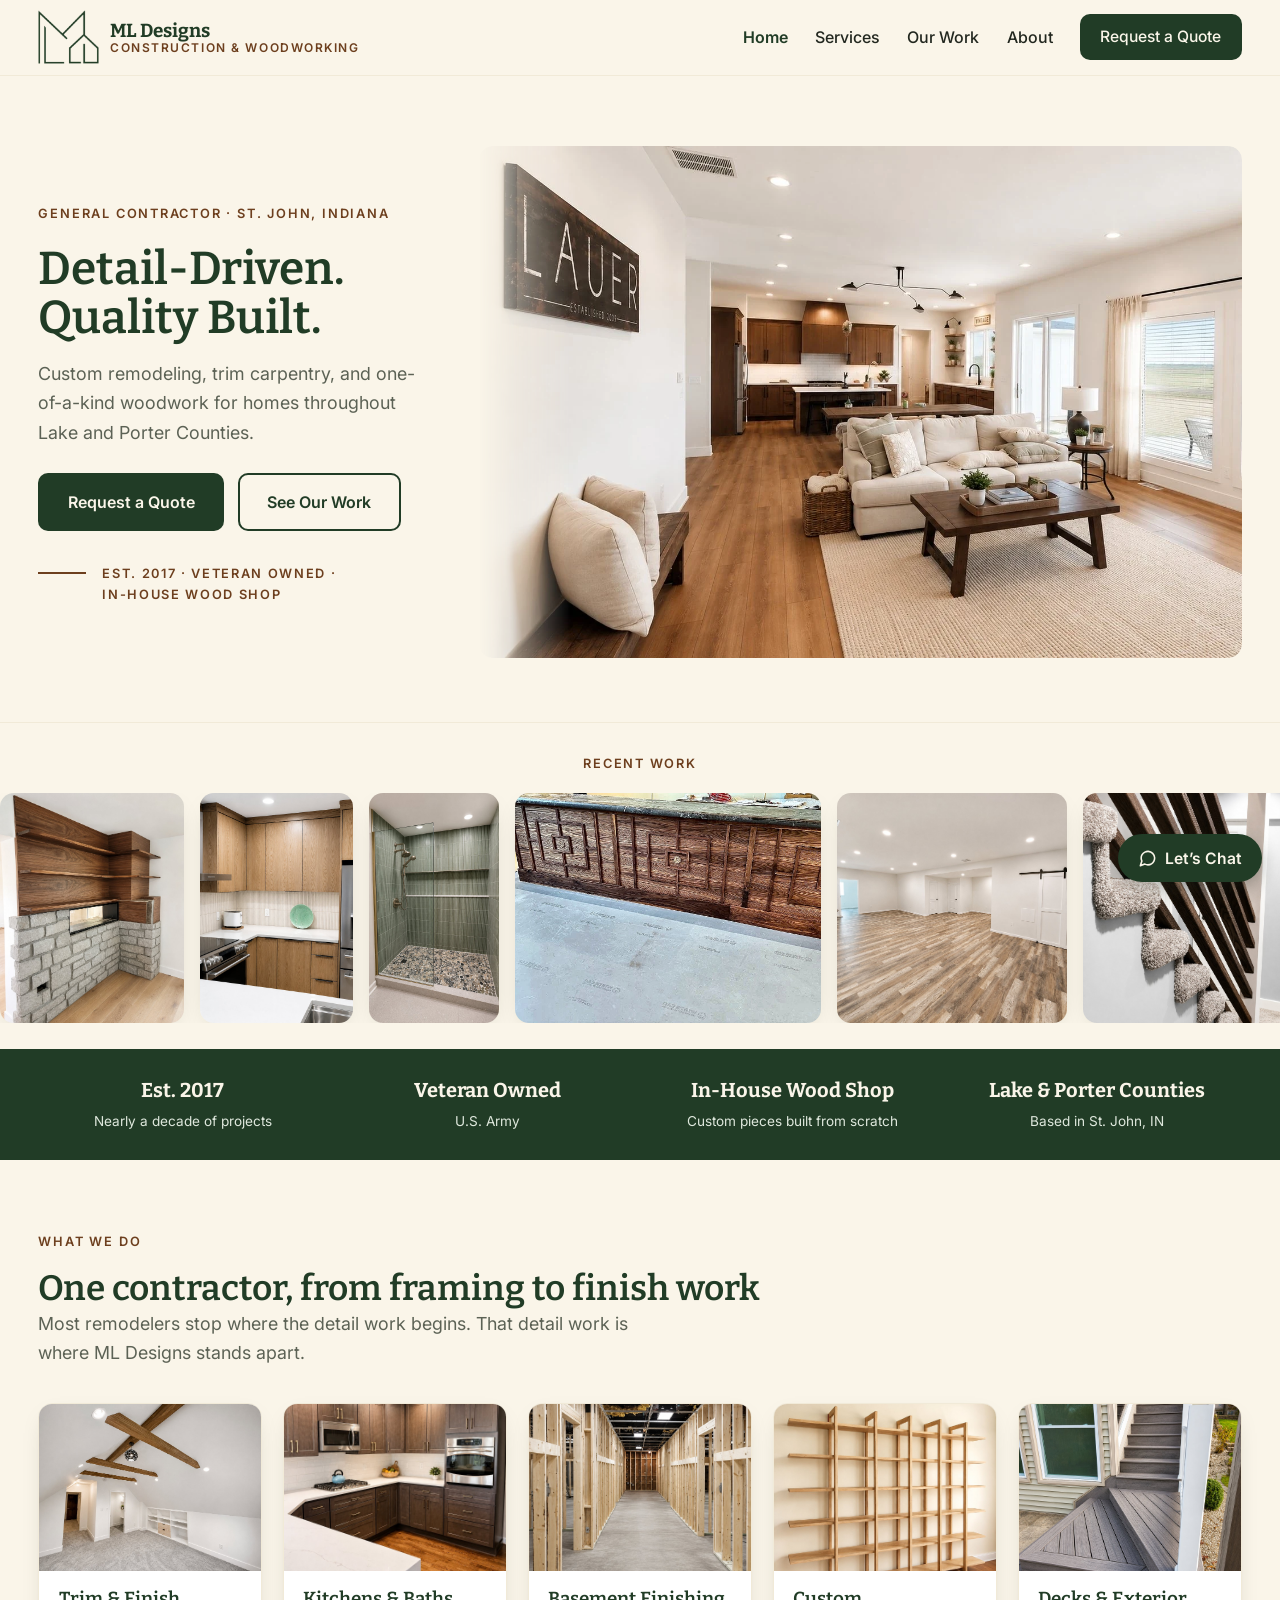
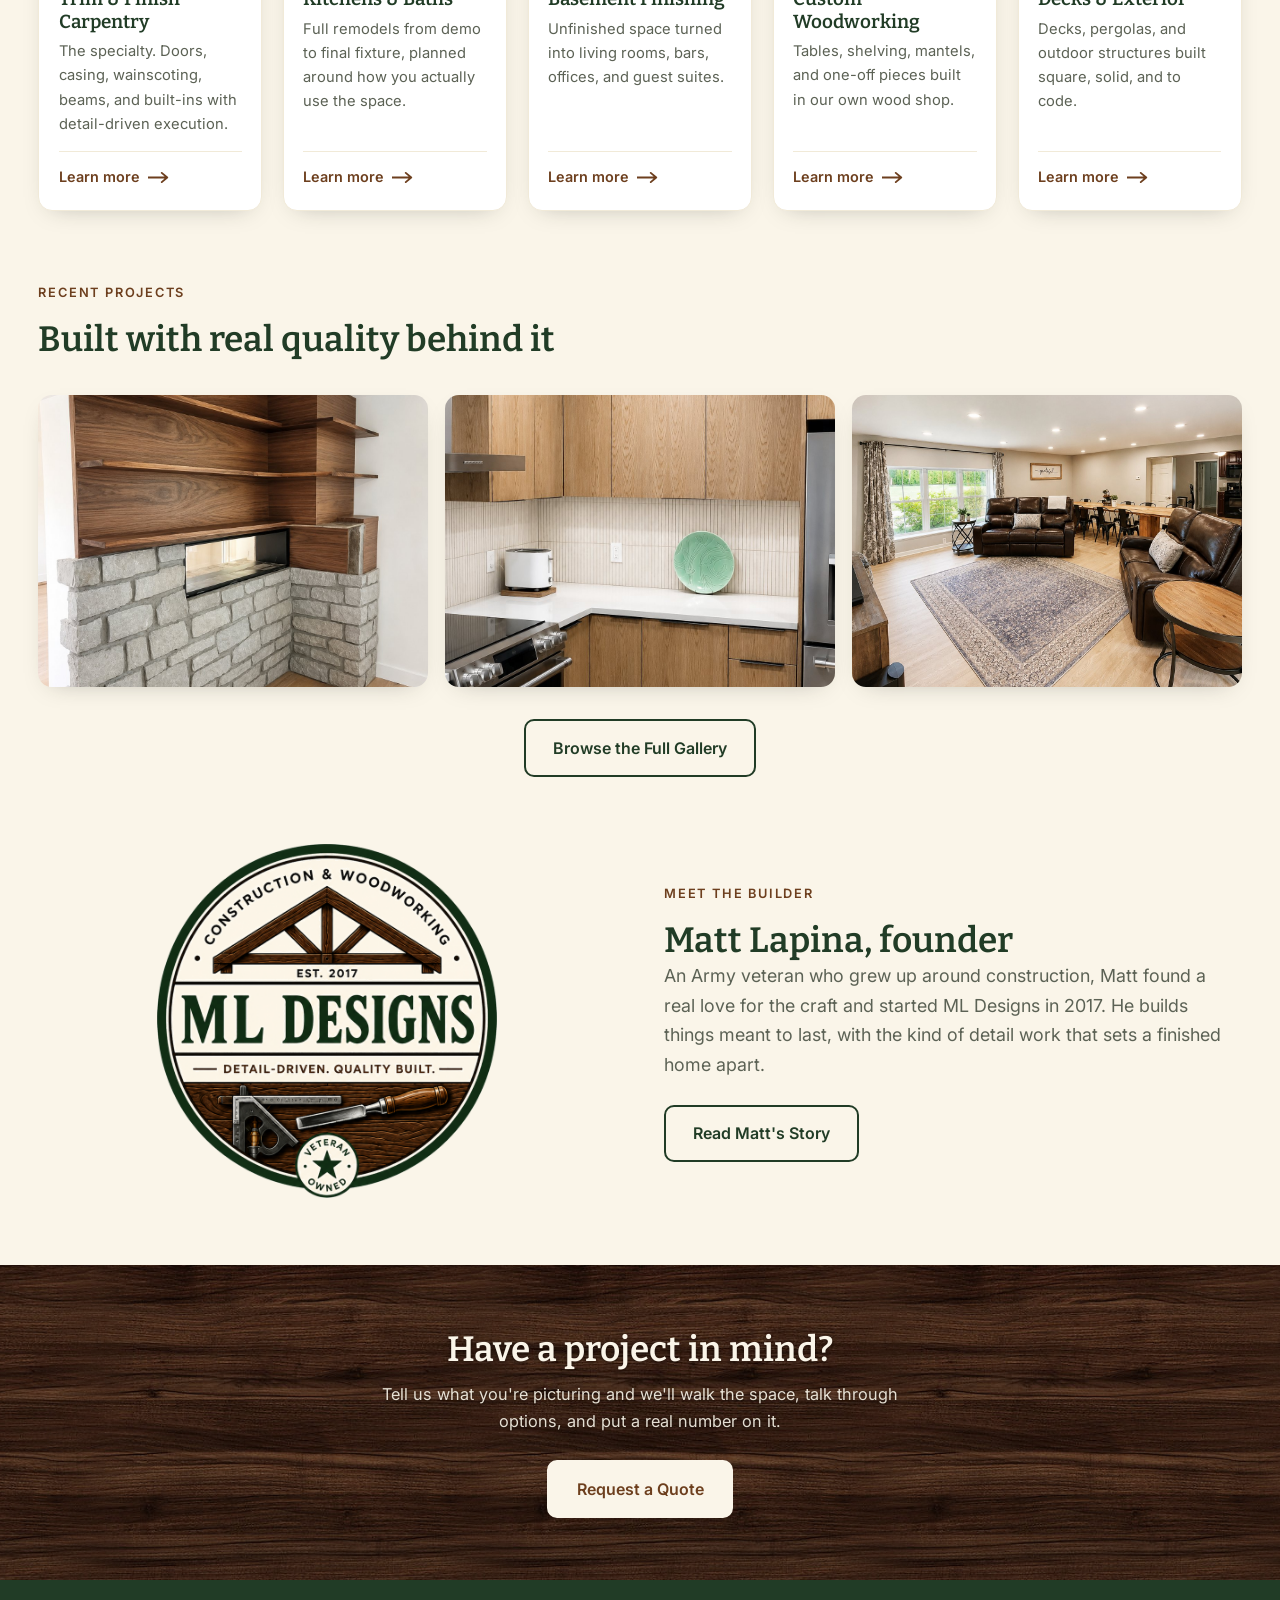
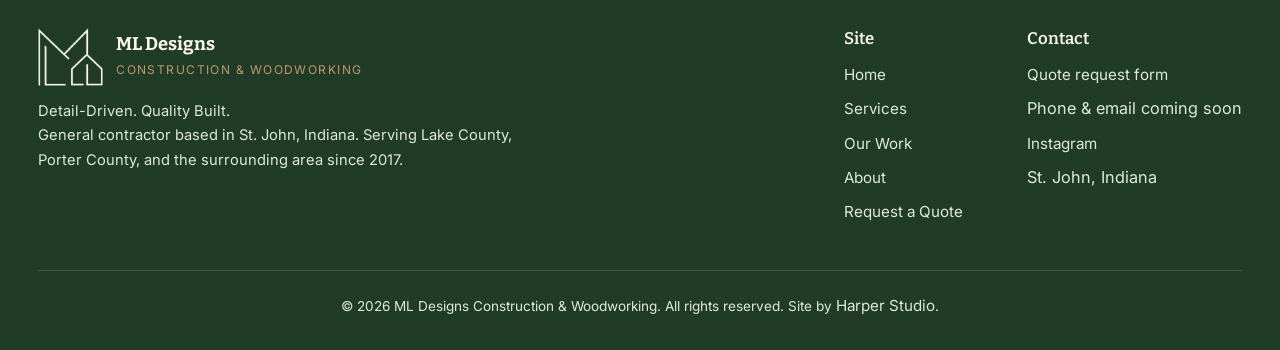
==== index.html @ e892278e "Ship Option B: green mist band behind the values section Full-bleed tint rather than the hairlines, " ====
<!DOCTYPE html>
<html lang="en">
<head>
<meta charset="UTF-8">
<meta name="viewport" content="width=device-width, initial-scale=1.0">
<meta name="color-scheme" content="light">
<meta name="supported-color-schemes" content="light">
<title>ML Designs Construction &amp; Woodworking | Remodeling in St. John, IN</title>
<meta name="description" content="ML Designs is a general contractor in St. John, Indiana serving Lake and Porter counties. Residential remodeling with a specialty in high-end trim work, plus custom woodworking from an in-house wood shop. Est. 2017, veteran owned.">
<link rel="canonical" href="https://mldesignscw.com/">
<meta property="og:title" content="ML Designs Construction &amp; Woodworking">
<meta property="og:description" content="Detail-driven remodeling and custom woodworking in St. John, Indiana. Serving Lake and Porter counties since 2017.">
<meta property="og:image" content="https://mldesignscw.com/img/brand/logo-badge-web.png">
<meta property="og:url" content="https://mldesignscw.com/">
<meta property="og:type" content="website">
<link rel="icon" type="image/png" sizes="16x16" href="img/brand/favicon-16.png?v=37">
<link rel="icon" type="image/png" sizes="32x32" href="img/brand/favicon-32.png?v=37">
<link rel="icon" type="image/png" sizes="48x48" href="img/brand/favicon-48.png?v=37">
<link rel="icon" href="favicon.ico?v=37" sizes="any">
<link rel="apple-touch-icon" href="img/brand/apple-touch-icon.png?v=37">
<link rel="preconnect" href="https://fonts.googleapis.com">
<link rel="preconnect" href="https://fonts.gstatic.com" crossorigin>
<link href="https://fonts.googleapis.com/css2?family=Bitter:wght@500;600;700&family=Inter:wght@400;500;600&display=swap" rel="stylesheet">
<link rel="stylesheet" href="style.css?v=37">
<script type="application/ld+json">
{
  "@context": "https://schema.org",
  "@type": "GeneralContractor",
  "name": "ML Designs Construction & Woodworking",
  "image": "https://mldesignscw.com/img/brand/logo-badge-web.png",
  "logo": "https://mldesignscw.com/img/brand/logo-tile-512.png",
  "url": "https://mldesignscw.com/",
  "sameAs": ["https://www.instagram.com/ml_designs_const_woodworking/"],
  "slogan": "Detail-Driven. Quality Built.",
  "foundingDate": "2017",
  "founder": { "@type": "Person", "name": "Matt Lapina" },
  "address": { "@type": "PostalAddress", "addressLocality": "St. John", "addressRegion": "IN", "addressCountry": "US" },
  "areaServed": [
    { "@type": "AdministrativeArea", "name": "Lake County, Indiana" },
    { "@type": "AdministrativeArea", "name": "Porter County, Indiana" },
    { "@type": "City", "name": "St. John, Indiana" }
  ],
  "knowsAbout": ["residential remodeling", "trim carpentry", "finish carpentry", "basement finishing", "kitchen remodeling", "bathroom remodeling", "custom woodworking", "built-ins", "decks"],
  "description": "General contractor in St. John, Indiana focused on residential remodeling with a specialty in high-end trim work. In-house wood shop for custom pieces. Serving Lake County, Porter County, and the surrounding area since 2017. Veteran owned."
}
</script>
</head>
<body>

<header class="nav">
  <div class="wrap">
    <a class="brand" href="index.html">
      <img class="mark" src="img/brand/logo-mark-green.png" alt="ML Designs logo">
      <span class="name">ML Designs<span>Construction &amp; Woodworking</span></span>
    </a>
    <nav class="nav-links" id="navLinks">
      <a href="index.html" class="active">Home</a>
      <a href="services.html">Services</a>
      <a href="work.html">Our Work</a>
      <a href="about.html">About</a>
      <a class="btn btn-primary nav-cta" href="quote.html">Request a Quote</a>
    </nav>
    <button class="nav-toggle" id="navToggle" aria-label="Open menu">
      <span></span><span></span><span></span>
    </button>
  </div>
</header>

<section class="hero heroPhoto">
  <div class="wrap">
    <div class="hero-content reveal">
      <span class="eyebrow">General Contractor &middot; St. John, Indiana</span>
      <h1>Detail-Driven.<br>Quality Built.</h1>
      <p class="lead">Custom remodeling, trim carpentry, and one-of-a-kind woodwork for homes throughout Lake and Porter Counties.</p>
      <div class="hero-ctas">
        <a class="btn btn-primary" href="quote.html">Request a Quote</a>
        <a class="btn btn-ghost" href="work.html">See Our Work</a>
      </div>
      <div class="hero-trust"><span>Est. 2017 &middot; Veteran Owned &middot; <span class="nb">In-House Wood Shop</span></span></div>
    </div>
    <img class="hero-photo reveal" src="img/photos/hero-work-full.webp" alt="Open living area and kitchen in a completed ML Designs remodel" fetchpriority="high" width="1360" height="900">
  </div>
</section>

<div class="workstrip" aria-label="Recent project photos">
  <div class="wrap workstrip-label"><span class="eyebrow" style="margin-bottom:0">Recent Work</span></div>
  <div class="workstrip-scroller">
  <div class="workstrip-track">
    <img class="ws-hero" src="img/photos/hero-work-full.webp" alt="Open living area and kitchen in a completed ML Designs remodel" width="348" height="230">    <img src="img/work/trim-stone-fireplace-shelves.jpg" alt="Stone fireplace with floating walnut shelves" loading="lazy" width="184" height="230"><img src="img/work/kitchen-walnut-cabinets.jpg" alt="Walnut kitchen cabinets with white counters" loading="lazy" width="153" height="230"><img src="img/work/bath-green-glass-tile-shower.jpg" alt="Green glass tile shower with pebble floor" loading="lazy" width="129" height="230"><img src="img/work/wood-paneled-bar-reception.jpg" alt="Custom paneled bar and reception desk" loading="lazy" width="307" height="230"><img src="img/work/interior-great-room-barn-door.jpg" alt="Open living space with barn door and wide-plank flooring" loading="lazy" width="230" height="230"><img src="img/work/trim-stair-railing-balusters.jpg" alt="Stair railing with black metal balusters" loading="lazy" width="230" height="230"><img src="img/work/exterior-pergola-deck.jpg" alt="Cedar pergola over a second-floor deck" loading="lazy" width="230" height="230"><img src="img/work/kitchen-island-seating.jpg" alt="Kitchen island with waterfall edge and seating" loading="lazy" width="153" height="230"><img src="img/work/trim-bonus-room-beams.jpg" alt="Bonus room with exposed beams and built-ins" loading="lazy" width="307" height="230"><img src="img/work/wood-custom-shelving-unit.jpg" alt="Custom built wood shelving unit" loading="lazy" width="184" height="230">
    <img class="ws-hero" src="img/photos/hero-work-full.webp" alt="" width="348" height="230"><img src="img/work/trim-stone-fireplace-shelves.jpg" alt="" loading="lazy" width="184" height="230"><img src="img/work/kitchen-walnut-cabinets.jpg" alt="" loading="lazy" width="153" height="230"><img src="img/work/bath-green-glass-tile-shower.jpg" alt="" loading="lazy" width="129" height="230"><img src="img/work/wood-paneled-bar-reception.jpg" alt="" loading="lazy" width="307" height="230"><img src="img/work/interior-great-room-barn-door.jpg" alt="" loading="lazy" width="230" height="230"><img src="img/work/trim-stair-railing-balusters.jpg" alt="" loading="lazy" width="230" height="230"><img src="img/work/exterior-pergola-deck.jpg" alt="" loading="lazy" width="230" height="230"><img src="img/work/kitchen-island-seating.jpg" alt="" loading="lazy" width="153" height="230"><img src="img/work/trim-bonus-room-beams.jpg" alt="" loading="lazy" width="307" height="230"><img src="img/work/wood-custom-shelving-unit.jpg" alt="" loading="lazy" width="184" height="230">
  </div>
  </div>
</div>

<div class="trust">
  <div class="wrap">
    <div><b>Est. 2017</b><span>Nearly a decade of projects</span></div>
    <div><b>Veteran Owned</b><span>U.S. Army</span></div>
    <div><b>In-House Wood Shop</b><span>Custom pieces built from scratch</span></div>
    <div><b>Lake &amp; Porter Counties</b><span>Based in St. John, IN</span></div>
  </div>
</div>

<section>
  <div class="wrap">
    <div class="reveal">
      <span class="eyebrow">What We Do</span>
      <h2>One contractor, from framing to finish work</h2>
      <p class="lead">Most remodelers stop where the detail work begins. That detail work is where ML Designs stands apart.</p>
    </div>
    <div class="grid">
      <a class="card reveal" href="services.html#trim">
        <img src="img/work/trim-bonus-room-beams.jpg" alt="Bonus room with exposed beams and built-ins" width="1448" height="1086" loading="lazy">
        <div class="pad">
          <h3>Trim &amp; Finish Carpentry</h3>
          <p>The specialty. Doors, casing, wainscoting, beams, and built-ins with detail-driven execution.</p>
          <span class="more">Learn more<svg viewBox="0 0 24 12" aria-hidden="true"><path d="M0 6h20M15 1l6 5-6 5"/></svg></span>
        </div>
      </a>
      <a class="card reveal" href="services.html#kitchens">
        <img src="img/work/kitchen-dark-cabinets-quartz.jpg" alt="Kitchen with dark cabinetry and quartz island" width="1024" height="1536" loading="lazy">
        <div class="pad">
          <h3>Kitchens &amp; Baths</h3>
          <p>Full remodels from demo to final fixture, planned around how you actually use the space.</p>
          <span class="more">Learn more<svg viewBox="0 0 24 12" aria-hidden="true"><path d="M0 6h20M15 1l6 5-6 5"/></svg></span>
        </div>
      </a>
      <a class="card reveal" href="services.html#basements">
        <img src="img/work/framing-basement-framing.jpg" alt="Basement framing in progress" width="1254" height="1254" loading="lazy">
        <div class="pad">
          <h3>Basement Finishing</h3>
          <p>Unfinished space turned into living rooms, bars, offices, and guest suites.</p>
          <span class="more">Learn more<svg viewBox="0 0 24 12" aria-hidden="true"><path d="M0 6h20M15 1l6 5-6 5"/></svg></span>
        </div>
      </a>
      <a class="card reveal" href="services.html#woodworking">
        <img src="img/work/wood-custom-shelving-unit.jpg" alt="Custom built wood shelving unit" width="1122" height="1402" loading="lazy">
        <div class="pad">
          <h3>Custom Woodworking</h3>
          <p>Tables, shelving, mantels, and one-off pieces built in our own wood shop.</p>
          <span class="more">Learn more<svg viewBox="0 0 24 12" aria-hidden="true"><path d="M0 6h20M15 1l6 5-6 5"/></svg></span>
        </div>
      </a>
      <a class="card reveal" href="services.html#exterior">
        <img src="img/work/exterior-deck-stairs.jpg" alt="Composite deck stairs with mitered decking" width="1254" height="1254" loading="lazy">
        <div class="pad">
          <h3>Decks &amp; Exterior</h3>
          <p>Decks, pergolas, and outdoor structures built square, solid, and to code.</p>
          <span class="more">Learn more<svg viewBox="0 0 24 12" aria-hidden="true"><path d="M0 6h20M15 1l6 5-6 5"/></svg></span>
        </div>
      </a>
    </div>
  </div>
</section>

<section style="padding-top:0">
  <div class="wrap">
    <div class="reveal">
      <span class="eyebrow">Recent Projects</span>
      <h2>Built with real quality behind it</h2>
    </div>
    <div class="feat reveal">
      <figure><img src="img/work/trim-stone-fireplace-shelves.jpg" alt="Stone fireplace with floating walnut shelves" width="1122" height="1402" loading="lazy"></figure>
      <figure><img src="img/work/kitchen-walnut-cabinets.jpg" alt="Walnut kitchen cabinets with white counters" width="1024" height="1536" loading="lazy"></figure>
      <figure><img src="img/work/interior-open-living-dining.jpg" alt="Open living and dining area with custom table" width="1254" height="1254" loading="lazy"></figure>
    </div>
    <div style="text-align:center;margin-top:2rem" class="reveal">
      <a class="btn btn-ghost" href="work.html">Browse the Full Gallery</a>
    </div>
  </div>
</section>

<section style="padding-top:0">
  <div class="wrap split">
    <div class="badge-side reveal">
      <img src="img/brand/logo-badge-web.png" alt="ML Designs Construction and Woodworking badge, established 2017, veteran owned">
    </div>
    <div class="reveal">
      <span class="eyebrow">Meet the Builder</span>
      <h2>Matt Lapina, founder</h2>
      <p class="lead">An Army veteran who grew up around construction, Matt found a real love for the craft and started ML Designs in 2017. He builds things meant to last, with the kind of detail work that sets a finished home apart.</p>
      <div class="hero-ctas">
        <a class="btn btn-ghost" href="about.html">Read Matt's Story</a>
      </div>
    </div>
  </div>
</section>

<div class="cta-band">
  <div class="wrap reveal">
    <h2>Have a project in mind?</h2>
    <p>Tell us what you're picturing and we'll walk the space, talk through options, and put a real number on it.</p>
    <a class="btn" href="quote.html">Request a Quote</a>
  </div>
</div>

<footer>
  <div class="wrap">
    <div>
      <div class="fbrand">
        <img src="img/brand/logo-mark-cream.png" alt="">
        <div><b>ML Designs</b><span>Construction &amp; Woodworking</span></div>
      </div>
      <p>Detail-Driven. Quality Built.<br>General contractor based in St. John, Indiana. Serving Lake County, Porter County, and the surrounding area since 2017.</p>
    </div>
    <div>
      <h3>Site</h3>
      <ul>
        <li><a href="index.html">Home</a></li>
        <li><a href="services.html">Services</a></li>
        <li><a href="work.html">Our Work</a></li>
        <li><a href="about.html">About</a></li>
        <li><a href="quote.html">Request a Quote</a></li>
      </ul>
    </div>
    <div>
      <h3>Contact</h3>
      <ul>
        <li><a href="quote.html">Quote request form</a></li>
        <li>Phone &amp; email coming soon</li>
        <li><a href="https://www.instagram.com/ml_designs_const_woodworking/" target="_blank" rel="noopener">Instagram</a></li>
        <li>St. John, Indiana</li>
      </ul>
    </div>
  </div>
  <div class="copy wrap">&copy; <span class="yr">2026</span> ML Designs Construction &amp; Woodworking. All rights reserved. Site by <a href="https://harperstudio.co/" target="_blank" rel="noopener">Harper Studio</a>.</div>
</footer>

<div class="lb" id="lightbox" aria-modal="true" role="dialog">
  <button class="lb-close" aria-label="Close">&times;</button>
  <img alt="">
</div>

<script src="main.js?v=37"></script>
</body>
</html>
---- style.css ----
/* ML Designs Construction & Woodworking — brand palette from logo package */
:root{
  /* iOS Safari inverts pages that do not declare a scheme. */
  color-scheme: light only !important;
  --green:#213c26; --green-mid:#2f5236; --green-soft:#dfe8dd; --green-mist:#eef3ea;
  --cream:#faf5e9; --cream-deep:#f1ead8; --white:#fff;
  --brown:#6d3f1e; --brown-soft:#a9743f;
  --ink:#22271f; --ink-soft:#5c6255;
  --maxw:1560px; --radius:14px;
  --shadow:0 20px 50px -24px rgba(34,39,31,.45);
  --shadow-sm:0 8px 24px -14px rgba(34,39,31,.35);
  --serif:'Bitter',Georgia,serif; --sans:'Inter',system-ui,sans-serif;
}
*{margin:0;padding:0;box-sizing:border-box}
html{scroll-behavior:smooth}
body{font-family:var(--sans);color:var(--ink);background:var(--cream);line-height:1.65;font-size:1.02rem}
img{max-width:100%;display:block;height:auto}
a{color:var(--green);text-decoration:none}
.wrap{width:min(94%,var(--maxw));margin-inline:auto}
h1,h2,h3{font-family:var(--serif);color:var(--green);line-height:1.2;font-weight:600}
h1{font-size:clamp(2.1rem,4.6vw,3.3rem)}
h2{font-size:clamp(1.6rem,3vw,2.2rem)}
h3{font-size:1.18rem}
p{color:var(--ink-soft);max-width:56ch}
section{padding:4.2rem 0}
.eyebrow{display:inline-block;font-size:.8rem;font-weight:600;letter-spacing:.14em;text-transform:uppercase;color:var(--brown);margin-bottom:.9rem}
.lead{font-size:1.12rem;max-width:56ch}

/* Buttons */
.btn{display:inline-flex;align-items:center;justify-content:center;gap:.5rem;font-family:var(--sans);font-weight:600;font-size:1rem;padding:.85rem 1.7rem;border-radius:10px;border:2px solid transparent;cursor:pointer;transition:background .2s,color .2s,transform .2s,border-color .2s}
.btn-primary{background:var(--green);color:var(--cream)}
.btn-ghost{border-color:var(--green);color:var(--green);background:transparent}
@media (hover:hover){
  .btn-primary:hover{background:var(--green-mid);transform:translateY(-2px)}
  .btn-ghost:hover{background:var(--green);color:var(--cream);transform:translateY(-2px)}
}
@media (hover:none){
  .btn-primary:hover,.btn-ghost:hover,.cta-band .btn:hover{transform:none}
  .btn-primary:hover{background:var(--green)}
  .btn-ghost:hover{background:transparent;color:var(--green)}
  .card:hover img,.feat figure:hover img,.g-item:hover img{transform:none}
}

/* Nav */
.nav{position:sticky;top:0;z-index:50;background:var(--cream);border-bottom:1px solid var(--cream-deep)}
.nav .wrap{display:flex;align-items:center;justify-content:space-between;padding:.65rem 0;gap:1rem}
.brand{display:flex;align-items:center;gap:.7rem}
/* line-art mark is lighter than the old badge, so it runs a little larger */
.brand .mark{width:auto;height:54px}
.brand .name{font-family:var(--serif);font-weight:700;font-size:1.18rem;color:var(--green);line-height:1.15;display:flex;flex-direction:column}
.brand .name span{font-family:var(--sans);font-weight:600;font-size:.75rem;letter-spacing:.13em;text-transform:uppercase;color:var(--brown)}
.nav-links{display:flex;align-items:center;gap:1.7rem}
.nav-links a{font-weight:500;color:var(--ink);font-size:1rem}
.nav-links a.active{color:var(--green);font-weight:600}
@media (hover:hover){.nav-links a:hover{color:var(--green)}}
.nav-links .nav-cta{padding:.5rem 1.15rem;font-size:.98rem;color:var(--cream)}
.nav-links .nav-cta:hover,.nav-links .nav-cta.active{color:var(--cream)}
.nav-toggle{display:none;background:none;border:0;width:44px;height:44px;cursor:pointer}
.nav-toggle span{display:block;width:24px;height:2.5px;background:var(--green);margin:5px auto;border-radius:2px;transition:transform .3s,opacity .3s}
.nav-overlay{display:none}

/* Hero */
.hero{padding:4.5rem 0 4rem}
.hero .wrap{display:grid;grid-template-columns:1.1fr .9fr;gap:3rem;align-items:center}
.hero-ctas{display:flex;gap:.9rem;flex-wrap:wrap;margin-top:1.6rem}
.hero h1{margin:.4rem 0 1rem}
.hero-collage{display:grid;grid-template-columns:1fr 1fr;gap:.9rem}
.hero-collage figure{border-radius:var(--radius);overflow:hidden;box-shadow:var(--shadow-sm);margin:0}
.hero-collage figure:first-child{grid-row:span 2}
.hero-collage img{width:100%;height:100%;object-fit:cover;cursor:zoom-in}

/* Trust strip */
.trust{background:var(--green);padding:1.6rem 0}
.trust .wrap{display:grid;grid-template-columns:repeat(4,1fr);gap:1rem;text-align:center}
.trust b{display:block;font-family:var(--serif);font-size:1.25rem;color:var(--cream)}
.trust span{font-size:.85rem;color:var(--green-soft)}

/* Cards / services grid */
.grid{display:grid;grid-template-columns:repeat(auto-fit,minmax(210px,1fr));gap:1.3rem;margin-top:2.2rem}
.card{display:flex;flex-direction:column;background:var(--white);border:1px solid var(--cream-deep);border-radius:var(--radius);overflow:hidden;box-shadow:var(--shadow-sm);color:var(--ink)}
.card img{aspect-ratio:4/3;object-fit:cover;width:100%;transition:transform .35s}
@media (hover:hover){.card:hover img{transform:scale(1.04)}}
.card .pad{display:flex;flex-direction:column;flex:1;padding:1.1rem 1.2rem 1.3rem}
.card h3{margin-bottom:.35rem}
.card p{font-size:.92rem;margin-bottom:.9rem}
.card .more{display:inline-flex;align-items:center;gap:.5rem;margin-top:auto;padding-top:.85rem;border-top:1px solid var(--cream-deep);font-weight:600;font-size:.9rem;color:var(--brown)}
.card .more svg{width:22px;height:11px;fill:none;stroke:currentColor;stroke-width:2;stroke-linecap:round;stroke-linejoin:round;transition:transform .25s}
@media (hover:hover){.card:hover .more svg{transform:translateX(4px)}}

/* Featured strip */
.feat{display:grid;grid-template-columns:repeat(3,1fr);gap:1.1rem;margin-top:2.2rem}
.feat figure{border-radius:var(--radius);overflow:hidden;box-shadow:var(--shadow-sm);margin:0}
.feat img{width:100%;height:100%;aspect-ratio:4/3;object-fit:cover;cursor:zoom-in;transition:transform .35s}
@media (hover:hover){.feat figure:hover img{transform:scale(1.04)}}

/* About teaser / split rows */
.split{display:grid;grid-template-columns:1fr 1fr;gap:3rem;align-items:center}
/* for a split whose content is much narrower than the band */
.split.centered{max-width:1040px;margin-inline:auto;
  grid-template-columns:minmax(0,1fr) minmax(0,340px)}
.split .photo{border-radius:var(--radius);overflow:hidden;box-shadow:var(--shadow)}
.split .photo.portrait img{aspect-ratio:1/1;object-fit:cover;object-position:50% 22%}
/* width:100% rather than a percentage max-width: it fills the track it is given
   and shrinks on a 320px phone, without putting a percentage anywhere the grid
   has to resolve during intrinsic sizing */
.badge-side img{width:100%;max-width:340px;height:auto;margin-inline:auto}

/* Value cards & icons */
/* Once the white cards went, this section had no edges and ran straight into
   the ones above and below it. A full-bleed tint gives it a clear boundary.
   Green mist rather than cream deep: the tan sits so close to the page that it
   read as muddy, where the cooler tone registers as a deliberate band. */
.band-soft{background:var(--green-mist);padding-block:3.8rem}
.vals{display:grid;grid-template-columns:repeat(4,1fr);gap:0;margin-top:2.2rem}
/* Columns separated by a hairline rather than boxed as cards, so the four read
   as one row of promises. The icon sits plain, at the weight of the rules
   around it, instead of in a filled tile. */
.val{padding:0 1.6rem;border-left:1px solid #dbe4d5}
.val:first-child{padding-left:0;border-left:0}
.val .icon-tile{width:26px;height:26px;border-radius:0;background:none;
  color:var(--brown);margin-bottom:.85rem}
.val .icon-tile svg{width:26px;height:26px;stroke-width:1.7}
.icon-tile{width:46px;height:46px;border-radius:12px;background:var(--green-mist);color:var(--green);display:flex;align-items:center;justify-content:center;margin-bottom:.9rem}
.icon-tile svg{width:24px;height:24px}
.val h3{margin-bottom:.4rem;text-wrap:balance}
.val p{font-size:.94rem;text-wrap:balance}

/* CTA band */
.cta-band{
  background-color:#2a1a12;
  background-image:linear-gradient(rgba(28,16,8,.18),rgba(28,16,8,.18)),url('img/texture/wood-grain.jpg');
  background-repeat:no-repeat,repeat-x;
  background-position:center,center;
  background-size:cover,auto 100%;
  text-align:center;padding:3.9rem 0}
.cta-band h2{color:var(--cream);text-shadow:0 1px 4px rgba(0,0,0,.5)}
.cta-band p{color:rgba(250,245,233,.9);max-width:56ch;margin:.7rem auto 1.6rem;text-shadow:0 1px 3px rgba(0,0,0,.45)}
.cta-band .btn{background:var(--cream);color:var(--brown);border-color:var(--cream)}
@media (hover:hover){.cta-band .btn:hover{background:var(--white);transform:translateY(-2px)}}
@media (hover:none){.cta-band .btn:hover{background:var(--cream);color:var(--brown)}}

/* Two-column hero: copy left, photo right as a rounded card. No fades - the
   photo has clean edges and sits inside the normal content band, so everything
   lines up with the nav and the sections below. */
.heroPhoto{position:relative;background:var(--cream);padding:4.4rem 0 4rem}
/* The copy column still starts on the site's content band (the padding-left
   expression resolves to exactly the band's gutter), but the photo column runs
   on toward the right edge so the image can be properly large on wide screens
   instead of being boxed in at 1180px. */
.heroPhoto .wrap{width:100%;max-width:none;margin:0;
  padding-left:max(3%,calc((100% - var(--maxw))/2));
  padding-right:max(3%,calc((100% - var(--maxw))/2));
  display:grid;grid-template-columns:minmax(0,420px) 1fr;gap:clamp(1.25rem,1.6vw,1.6rem);align-items:center}
.heroPhoto .hero-photo{width:100%;height:clamp(430px,40vw,620px);object-fit:cover;object-position:center;
  border-radius:var(--radius);box-shadow:var(--shadow-sm);
  /* short fade on the left edge only, so that side melts into the cream while
     the other three keep the clean rounded card edge. Masks the shadow too. */
  -webkit-mask-image:linear-gradient(90deg,transparent 0%,rgba(0,0,0,.55) 5%,#000 12%);
  mask-image:linear-gradient(90deg,transparent 0%,rgba(0,0,0,.55) 5%,#000 12%)}
.heroPhoto .hero-content{max-width:420px}
.heroPhoto .hero-content .lead{max-width:400px}
.heroPhoto h1{margin:.4rem 0 1rem;font-size:clamp(2.3rem,3.6vw,3.4rem);line-height:1.06}
/* the text can wrap to two lines, so pin the rule to the first line rather than
   letting it float centred against the whole block */
.hero-trust{margin-top:2rem;display:flex;align-items:flex-start;gap:1rem;color:var(--brown)}
.hero-trust::before{content:"";height:2px;width:48px;background:var(--brown);flex:0 0 auto;margin-top:.6rem}
.hero-trust span{font-size:.8rem;font-weight:600;letter-spacing:.13em;text-transform:uppercase}
/* "In-House Wood Shop" must not split - the hyphen is a break opportunity too,
   so nowrap rather than non-breaking spaces */
.hero-trust .nb{white-space:nowrap}
/* the hero copy uses the site's standard content band, so it lines up with the
   nav logo and every other section */
@media(max-width:960px){
  /* stack: copy above, photo below, both back inside the normal band */
  .heroPhoto{padding:3.2rem 0 3.4rem}
  .heroPhoto .wrap{width:min(94%,var(--maxw));margin-inline:auto;
    padding-left:0;padding-right:0;grid-template-columns:1fr;gap:2.4rem}
  .heroPhoto .hero-content{max-width:none}
  .heroPhoto .hero-content .lead{max-width:56ch}
  /* stacked and centred in the band, so a one-sided fade would look lopsided */
  .heroPhoto .hero-photo{height:auto;aspect-ratio:16/10;
    -webkit-mask-image:none;mask-image:none}
}
@media(max-width:640px){
  /* The copy block ran 146px to 621px and pushed the photo to 651, so the first
     screen was a wall of text with 61% of the photo cut off below the fold. The
     hero is the same height as the phone, so everything below just needs to give
     back a little: tighter padding, one row of buttons instead of two, and less
     air around the trust line. That lands the whole hero, photo included, inside
     an iPhone screen. */
  .heroPhoto{padding:1.6rem 0 2.2rem}
  .heroPhoto .wrap{gap:1.3rem}
  .heroPhoto .hero-photo{height:auto;aspect-ratio:4/3}
  .hero-ctas{margin-top:1.2rem}
  /* 1.7rem of side padding made the pair 362px wide in a 343px row, so they
     wrapped and cost an extra 65px of height for nothing */
  .hero-ctas .btn{flex:1 1 auto;padding-inline:1.05rem}
  .hero-trust{margin-top:1.2rem}
}

/* Services page */
.svc{scroll-margin-top:90px;padding:3.4rem 0;border-bottom:1px solid var(--cream-deep)}
.svc:last-of-type{border-bottom:0}
/* equal columns: flipped sections put the photo first, so uneven columns made
   its width (and therefore height) differ section to section */
.svc .wrap{display:grid;grid-template-columns:minmax(0,1fr) minmax(0,1.28fr);gap:3rem;align-items:center}
.svc.flip .wrap{grid-template-columns:minmax(0,1.28fr) minmax(0,1fr)}
.svc.flip .wrap>.photo{order:-1}
.svc .photo{border-radius:var(--radius);overflow:hidden;box-shadow:var(--shadow-sm)}
/* source photos run 0.67 to 1.33 aspect, so pin them all to one shape:
   consistent section to section, and close to the height of the copy beside it */
.svc .photo img{width:100%;aspect-ratio:3/2;object-fit:cover;object-position:center}
.svc ul{list-style:none;margin-top:1rem}
.svc li{padding-left:1.5rem;position:relative;color:var(--ink-soft);margin-bottom:.45rem;font-size:.98rem}
.svc li::before{content:"";position:absolute;left:0;top:.55em;width:8px;height:8px;border-radius:50%;background:var(--brown)}

/* Gallery */
.filters{display:flex;flex-wrap:wrap;gap:.55rem;margin:1.8rem 0 2rem}
.filters button{font-family:var(--sans);font-weight:600;font-size:.9rem;padding:.5rem 1.05rem;border-radius:999px;border:1.5px solid var(--green);background:transparent;color:var(--green);cursor:pointer;transition:background .2s,color .2s;white-space:nowrap}
.filters button.active{background:var(--green);color:var(--cream)}
@media (hover:hover){.filters button:hover{background:var(--green);color:var(--cream)}}
.gallery{columns:3;column-gap:1rem}
@media(min-width:1500px){.gallery{columns:4}}
.g-item{break-inside:avoid;margin:0 0 1rem;border-radius:var(--radius);overflow:hidden;box-shadow:var(--shadow-sm);cursor:zoom-in}
.g-item img{width:100%;transition:transform .35s}
@media (hover:hover){.g-item:hover img{transform:scale(1.03)}}

/* Lightbox */
.lb{position:fixed;inset:0;background:rgba(20,26,19,.88);display:flex;align-items:center;justify-content:center;z-index:100;opacity:0;visibility:hidden;transition:opacity .25s,visibility .25s;padding:2rem}
.lb.open{opacity:1;visibility:visible}
.lb img{max-width:92vw;max-height:88vh;border-radius:10px}
.lb-nav{position:absolute;top:50%;transform:translateY(-50%);background:rgba(20,26,19,.55);border:0;color:var(--cream);font-size:2rem;line-height:1;cursor:pointer;width:52px;height:52px;border-radius:50%;display:flex;align-items:center;justify-content:center}
.lb-prev{left:.6rem}
.lb-next{right:.6rem}
@media (hover:hover){.lb-nav:hover{background:rgba(20,26,19,.85)}}
.lb-cap{position:absolute;left:0;right:0;bottom:1.1rem;text-align:center;color:var(--cream);font-size:.92rem;padding:0 4.5rem;text-wrap:balance}
.lb-count{position:absolute;top:1.5rem;left:1.5rem;color:var(--cream);font-size:.85rem;letter-spacing:.06em;opacity:.75}
@media(max-width:640px){
  .lb{padding:1rem}
  .lb img{max-width:96vw;max-height:74vh}
  .lb-nav{width:48px;height:48px;font-size:1.7rem}
  .lb-cap{bottom:.7rem;padding:0 3.6rem;font-size:.86rem}
}
.lb-close{position:absolute;top:1.2rem;right:1.5rem;background:none;border:0;color:var(--cream);font-size:2.2rem;cursor:pointer;line-height:1;width:48px;height:48px;display:flex;align-items:center;justify-content:center}

/* Quote page */
.quote-grid{display:grid;grid-template-columns:1.15fr .85fr;gap:3rem;align-items:start}
.quote-grid>*{min-width:0}
.form-card{background:var(--white);border:1px solid var(--cream-deep);border-radius:var(--radius);padding:2rem;box-shadow:var(--shadow-sm)}
.form-card label{display:block;font-weight:600;font-size:.92rem;margin:1.1rem 0 .35rem;color:var(--ink)}
.form-card label:first-of-type{margin-top:0}
.form-card input,.form-card select,.form-card textarea{width:100%;min-width:0;max-width:100%;font-family:var(--sans);font-size:1rem;padding:.7rem .9rem;border:1.5px solid var(--cream-deep);border-radius:9px;background:var(--cream);color:var(--ink)}
.form-card input:focus,.form-card select:focus,.form-card textarea:focus{outline:2px solid var(--green-mid);border-color:var(--green-mid)}
.form-card textarea{min-height:130px;resize:vertical}
.form-card .btn{margin-top:1.4rem;width:100%}
.form-note{font-size:.85rem;margin-top:.8rem;text-align:center}
.form-msg{display:none;margin-top:1rem;padding:.9rem 1.1rem;border-radius:9px;font-size:.95rem}
.form-msg.ok{display:block;background:var(--green-mist);color:var(--green)}
.form-msg.err{display:block;background:#f7e8e0;color:var(--brown)}
.hp{position:absolute;left:-9999px;opacity:0;height:0;overflow:hidden}
.side-card{background:var(--white);border:1px solid var(--cream-deep);border-radius:var(--radius);padding:1.6rem;box-shadow:var(--shadow-sm);margin-bottom:1.4rem}
.c-row{display:flex;gap:.9rem;align-items:flex-start;margin-bottom:1rem}
.c-row:last-child{margin-bottom:0}
.c-row>div{min-width:0}
.c-row a{overflow-wrap:anywhere}
.c-row .icon-tile{width:40px;height:40px;flex-shrink:0;margin:0}
.c-row .icon-tile svg{width:20px;height:20px}
.c-row b{display:block;font-size:.95rem}
.c-row span{font-size:.92rem;color:var(--ink-soft)}
/* the Instagram row is a link: give it a real touch target */
.c-row a{font-size:.92rem;color:var(--ink-soft);display:inline-flex;align-items:center;min-height:44px}
.steps{display:grid;grid-template-columns:repeat(4,1fr);gap:1.5rem;margin-top:2.2rem;
  position:relative;max-width:1180px;margin-inline:auto}
/* the rail: one hairline across the whole row, ticked by each node */
.steps::before{content:"";position:absolute;left:0;right:0;top:13px;height:1.5px;
  background:var(--brown-soft);opacity:.45}
.step{text-align:left;padding:2.6rem 0 0;position:relative}
/* the cream ring is what opens a gap in the rail behind each node */
.step .num{position:absolute;top:0;left:0;width:27px;height:27px;border-radius:50%;
  background:var(--green);color:var(--cream);font-family:var(--serif);font-weight:700;
  font-size:.78rem;display:flex;align-items:center;justify-content:center;
  box-shadow:0 0 0 5px var(--cream)}
.step b{display:block;font-size:.98rem;margin-bottom:.25rem;text-wrap:balance}
.step p{font-size:.88rem;text-wrap:balance}

/* Footer */
footer{background:var(--green);color:var(--green-soft);padding:3rem 0 2rem;margin-top:0}
footer .wrap{display:grid;grid-template-columns:minmax(0,1fr) auto auto;
  column-gap:clamp(3rem,5vw,5.5rem);row-gap:2.5rem}
footer .fbrand{display:flex;align-items:center;gap:.8rem;margin-bottom:.8rem}
footer .fbrand img{width:auto;height:58px}
footer .fbrand b{font-family:var(--serif);color:var(--cream);font-size:1.15rem;line-height:1.2;display:block}
footer .fbrand span{font-size:.75rem;letter-spacing:.12em;text-transform:uppercase;color:#be976f}
footer p{color:var(--green-soft);font-size:.92rem}
footer h3, footer h4{font-family:var(--serif);color:var(--cream);margin-bottom:.8rem;font-size:1.05rem}
footer ul{list-style:none}
footer li{margin-bottom:.45rem}
footer a{color:var(--green-soft);font-size:.95rem}
@media (hover:hover){footer a:hover{color:var(--cream)}}
@media(max-width:640px){.copy a{display:inline-block;padding:.35rem 0}}
/* .copy also carries .wrap, so it must opt out of the footer grid */
.copy.wrap{display:block}
.copy{border-top:1px solid rgba(250,245,233,.15);margin-top:2.4rem;padding-top:1.4rem;text-align:center;font-size:.85rem;color:var(--green-soft);line-height:1.6}

/* Reveal */
.reveal{opacity:0;transform:translateY(22px);transition:opacity .7s ease,transform .7s ease}
.reveal.in{opacity:1;transform:none}
@media (prefers-reduced-motion:reduce){.reveal{opacity:1;transform:none;transition:none}}

/* Mobile */
@media(max-width:960px){
  /* .svc.flip .wrap and .split.centered each outrank a bare `.svc .wrap`
     or `.split`, so they have to be named here or they stay two-column on
     a phone. The centered split collapsed its text to 0px and overflowed. */
  .hero .wrap,.split,.split.centered,.svc .wrap,.svc.flip .wrap,.quote-grid{grid-template-columns:1fr}
  .svc.flip .wrap>.photo{order:0}
  .filters button{padding:.72rem 1.15rem;min-height:44px}
  input,select,textarea,.btn{min-height:44px}
  footer li{margin-bottom:0}
  footer li a{display:inline-flex;align-items:center;min-height:44px}
  .copy a{display:inline-flex;align-items:center;min-height:44px}
  .feat{grid-template-columns:1fr 1fr}
  .gallery{columns:2}
  /* the rail rotates rather than disappearing, so the ordering survives */
  .steps{grid-template-columns:1fr;gap:0;padding-left:2.4rem}
  .steps::before{left:13px;right:auto;top:8px;bottom:8px;width:1.5px;height:auto}
  .step{padding:0 0 1.4rem}
  .step .num{left:-2.4rem;top:0}
  .vals{grid-template-columns:1fr 1fr;gap:1.6rem 1.2rem}
  .val{padding:0;border-left:0}
  footer .wrap{grid-template-columns:1fr 1fr}
}
@media(max-width:860px){
  .nav{backdrop-filter:none;-webkit-backdrop-filter:none;background:var(--cream)}
  .nav-links{
    position:fixed;top:0;right:0;bottom:0;height:100vh;height:100dvh;
    width:min(80%,320px);background:var(--cream);
    flex-direction:column;align-items:flex-start;justify-content:flex-start;
    padding:5.5rem 2rem 2rem;gap:1.6rem;transform:translateX(100%);
    transition:transform .35s ease;box-shadow:-18px 0 50px -20px rgba(34,39,31,.45);
    z-index:70;overflow-y:auto;
  }
  .nav-links.open{transform:none}
  .nav-links a{display:flex;align-items:center;width:100%;min-height:44px}
  .nav-links{gap:.35rem}
  .nav-links .nav-cta{width:100%;justify-content:center;margin-top:.5rem}
  .nav-toggle{display:block;position:relative;z-index:80;flex:none}
  .nav-toggle.active span:nth-child(1){transform:translateY(7.5px) rotate(45deg)}
  .nav-toggle.active span:nth-child(2){opacity:0}
  .nav-toggle.active span:nth-child(3){transform:translateY(-7.5px) rotate(-45deg)}
  .nav-overlay{display:block;position:fixed;inset:0;background:rgba(20,26,19,.5);
    opacity:0;visibility:hidden;transition:opacity .35s ease,visibility .35s ease;z-index:60}
  .nav-overlay.open{opacity:1;visibility:visible}
}
@media(max-width:640px){
  section{padding:3rem 0}
  .band-soft{padding-block:2.8rem}
  input,select,textarea,.btn{min-height:44px}
  .trust .wrap{grid-template-columns:1fr 1fr;gap:1.2rem}
  .gallery{columns:2;column-gap:.7rem}
  .g-item{margin-bottom:.7rem}
  .feat{grid-template-columns:1fr}
  .hero{padding:3rem 0}
  footer .wrap{grid-template-columns:1fr}
  /* gallery filter chips were 35px tall - too small for a thumb */
  .filters button{padding:.72rem 1.15rem;min-height:44px}
  /* footer sitemap links sat 19px tall with 7px between them - easy to mis-tap */
  footer li{margin-bottom:0}
  footer li a{display:inline-flex;align-items:center;min-height:44px}
}

/* ===== Hero variants (previews) ===== */
/* A: full-bleed photo */
.heroA{position:relative;min-height:74vh;display:flex;align-items:center;background-size:cover;background-position:center;padding:5rem 0}
.heroA::before{content:"";position:absolute;inset:0;background:linear-gradient(100deg,rgba(23,42,27,.93) 0%,rgba(23,42,27,.78) 45%,rgba(23,42,27,.42) 100%)}
.heroA .wrap{position:relative;z-index:1;display:block}
.heroA h1{color:var(--cream);max-width:16ch}
.heroA .lead{color:var(--green-soft)}
.heroA .eyebrow{color:var(--brown-soft)}
.heroA .btn-ghost{border-color:var(--cream);color:var(--cream)}
@media (hover:hover){.heroA .btn-ghost:hover{background:var(--cream);color:var(--green)}}
@media (hover:none){.heroA .btn-ghost:hover{background:transparent;color:var(--cream)}}
.heroA-stats{display:flex;gap:2.5rem;flex-wrap:wrap;margin-top:2.6rem}
.heroA-stats b{display:block;font-family:var(--serif);font-size:1.2rem;color:var(--cream)}
.heroA-stats span{font-size:.85rem;color:var(--green-soft)}

/* B: statement type + scrolling work strip */
.heroB{text-align:center;padding:4.5rem 0 3.2rem}
.heroB .wrap{display:block}
.heroB h1{font-size:clamp(2.7rem,7vw,4.6rem);letter-spacing:-.01em}
.heroB .lead{margin-inline:auto;margin-top:1rem}
.heroB .hero-ctas{justify-content:center}
.heroB-rule{display:flex;align-items:center;gap:1rem;justify-content:center;margin-top:2.4rem;color:var(--brown)}
.heroB-rule::before,.heroB-rule::after{content:"";height:2px;width:min(18vw,140px);background:var(--brown)}
.heroB-rule span{font-size:.8rem;font-weight:600;letter-spacing:.14em;text-transform:uppercase}
.workstrip{padding:1.6rem 0;background:var(--cream);border-top:1px solid var(--cream-deep)}
/* only the photos scroll; the Recent Work label is a sibling and stays put */
.workstrip-scroller{overflow:hidden}
.workstrip-label{text-align:center;margin-bottom:1.1rem}
.workstrip-track{display:flex;gap:1rem;width:max-content;animation:strip 45s linear infinite}
.workstrip-track img{height:230px;width:auto;border-radius:var(--radius);box-shadow:var(--shadow-sm);cursor:zoom-in}
@keyframes strip{to{transform:translateX(-50%)}}
@media (hover:hover){.workstrip:hover .workstrip-track{animation-play-state:paused}}
@media print{.workstrip-scroller{overflow:visible}}
@media (prefers-reduced-motion:reduce){.workstrip-track{animation:none;flex-wrap:wrap;width:auto}}
/* Desktop drives this with a CSS marquee and pauses it on hover. A phone can do
   neither: overflow:hidden blocks the swipe and the pause rule sits behind
   (hover:hover), so the strip both moved on its own and could not be touched.
   Below 960 the container becomes a real scroller and main.js advances
   scrollLeft instead, which keeps the motion while letting a thumb grab it.
   The duplicate run of photos stays, because the loop needs it. */
@media(max-width:960px){
  .workstrip-scroller{overflow-x:auto;overflow-y:hidden;
    scrollbar-width:none;padding-inline:max(3%,calc((100% - var(--maxw))/2))}
  .workstrip-scroller::-webkit-scrollbar{display:none}
  /* the CSS animation would fight the scrollLeft the script is setting */
  .workstrip-track{animation:none;width:max-content}
  .workstrip-track img{height:190px;cursor:pointer}
  .workstrip-label{padding-inline:0}
  /* The stacked hero put a wall of copy in front of the photo and pushed it
     under the fold. On a phone the hero is text only and the shot leads the
     Recent Work strip instead, where it is the first thing that moves. */
  .heroPhoto .hero-photo{display:none}
  .heroPhoto .wrap{gap:0}
}
/* the strip does not carry the hero shot on desktop, where the hero still does */
@media(min-width:961px){.workstrip-track img.ws-hero{display:none}}

/* C: brand band + overlapping strip */
.heroC{background:var(--green);padding:4.2rem 0 6.5rem}
.heroC .wrap{display:grid;grid-template-columns:1.1fr .9fr;gap:3rem;align-items:center}
.heroC h1{color:var(--cream)}
.heroC .lead{color:var(--green-soft)}
.heroC .eyebrow{color:var(--brown-soft)}
.heroC .btn-ghost{border-color:var(--cream);color:var(--cream)}
@media (hover:hover){.heroC .btn-ghost:hover{background:var(--cream);color:var(--green)}}
@media (hover:none){.heroC .btn-ghost:hover{background:transparent;color:var(--cream)}}
.heroC-badge img{max-width:350px;margin-inline:auto;filter:drop-shadow(0 24px 44px rgba(0,0,0,.4))}
.heroC-strip{display:grid;grid-template-columns:repeat(3,1fr);gap:1rem;margin-top:-3.6rem;position:relative;z-index:2}
.heroC-strip figure{border-radius:var(--radius);overflow:hidden;box-shadow:var(--shadow);margin:0}
.heroC-strip img{aspect-ratio:4/3;object-fit:cover;width:100%;cursor:zoom-in}
@media(max-width:960px){
  .heroC .wrap{grid-template-columns:1fr}
  .heroC-badge img{max-width:260px}
  .heroC-strip{grid-template-columns:1fr;margin-top:-2.5rem}
  .heroA{min-height:60vh}
}

/* Detailed badge anchoring the Option B hero */
.heroB-badge{width:158px;height:auto;margin:0 auto 1.6rem;filter:drop-shadow(0 14px 30px rgba(34,39,31,.22))}
@media(max-width:640px){.heroB-badge{width:128px;margin-bottom:1.2rem}}

/* Horizontal lockup feature (Meet the Builder) */
.lockup-side{display:flex;align-items:center;justify-content:center;padding:1.5rem}
.lockup-side img{max-width:100%;width:min(440px,100%);filter:drop-shadow(0 12px 26px rgba(34,39,31,.16))}


/* --------------------------------------------------------------------------
   Footer link tap targets (added 2026-08-06 after a rendered audit).
   Footer links measured 17-36px tall against the 44px minimum that both Apple
   and Google publish, so a fingertip overlapped the neighbouring link. Padding
   only: the text size is unchanged, and this is scoped to phones so desktop
   footer density stays exactly as it was.
   -------------------------------------------------------------------------- */
@media (max-width: 640px) {
  footer .wrap a { padding-top: 11px; padding-bottom: 11px; }
}

/* ===== Let's Chat launcher =====
   Ported from Bless Your Paws along with the three mobile fixes that site
   learned the hard way: icon only on a phone (the labelled pill measured 38%
   of the screen), hidden while the nav drawer is open (it sat on top of the
   overlay), and page padding so it never comes to rest on the last line. */
.chat-fab{position:fixed;right:18px;bottom:18px;z-index:70;display:inline-flex;
  align-items:center;gap:.5rem;background:var(--green);color:var(--cream);
  border:none;border-radius:999px;padding:.8rem 1.25rem;font-family:var(--sans);
  font-weight:600;font-size:.98rem;cursor:pointer;min-height:48px;
  box-shadow:0 6px 18px rgba(34,39,31,.32)}
@media (hover:hover){.chat-fab:hover{background:var(--green-mid)}}
.chat-fab svg{width:19px;height:19px;flex:0 0 auto}
.chat-panel{position:fixed;right:18px;bottom:82px;z-index:70;display:none;
  width:min(92vw,21rem);background:var(--white);border:1.5px solid var(--green);
  border-radius:12px;padding:1.35rem;box-shadow:0 14px 36px rgba(34,39,31,.26)}
.chat-panel.open{display:block}
.chat-panel h3{font-family:var(--serif);color:var(--green);font-size:1.2rem;margin-bottom:.35rem}
.chat-panel p{font-size:.92rem;margin-bottom:1rem;max-width:none}
.chat-panel .row{display:flex;gap:.8rem;align-items:baseline;padding:.6rem 0;
  border-top:1px solid var(--cream-deep)}
.chat-panel .row .lbl{font-size:.7rem;font-weight:700;letter-spacing:.13em;
  text-transform:uppercase;color:var(--brown);min-width:4.4rem;flex:0 0 auto}
.chat-panel .row a{font-weight:600;color:var(--green);overflow-wrap:anywhere}
.chat-panel .row span{color:var(--ink-soft);font-size:.94rem}
.chat-close{position:absolute;top:.4rem;right:.4rem;width:44px;height:44px;
  background:none;border:0;color:var(--ink-soft);font-size:1.5rem;line-height:1;cursor:pointer}
@media(max-width:640px){
  /* a labelled pill ate a third of the screen and covered real content */
  .chat-fab{right:12px;bottom:12px;padding:0;width:54px;height:54px;
    border-radius:50%;justify-content:center;gap:0}
  .chat-fab .fab-label{display:none}
  .chat-panel{right:12px;left:12px;bottom:76px;width:auto}
  /* z-index 70 would otherwise float it over the open nav drawer */
  body.nav-open .chat-fab,body.nav-open .chat-panel{display:none}
  /* and it must not come to rest on top of the last line of the page */
  footer{padding-bottom:5rem}
}
@media print{.chat-fab,.chat-panel{display:none !important}}

/* ===== Light-mode lock =====
   The two <meta> tags and `color-scheme: light only` handle most browsers.
   iOS Safari still auto-inverts without an explicit dark-scheme override,
   which turned this cream palette into unreadable dark-on-dark. */
@media (prefers-color-scheme: dark){
  :root{
    color-scheme: light only !important;
    --green:#213c26; --green-mid:#2f5236; --green-soft:#dfe8dd; --green-mist:#eef3ea;
    --cream:#faf5e9; --cream-deep:#f1ead8; --white:#fff;
    --brown:#6d3f1e; --brown-soft:#a9743f;
    --ink:#22271f; --ink-soft:#5c6255;
  }
  html,body{background:var(--cream);color:var(--ink)}
  input,select,textarea{background:var(--white);color:var(--ink)}
}

/* ===== Print ===== */
@media print{
  .nav,.nav-toggle,.nav-overlay,.filters,.lb,.cta-band,.workstrip{display:none !important}
  body{background:#fff;color:#000;font-size:11pt}
  a{color:#000;text-decoration:underline}
  a[href^="http"]::after{content:" (" attr(href) ")";font-size:9pt;word-break:break-all}
  .gallery{columns:2}
  .g-item,figure,section{break-inside:avoid}
  footer{border-top:1px solid #999;padding-top:1rem}
}
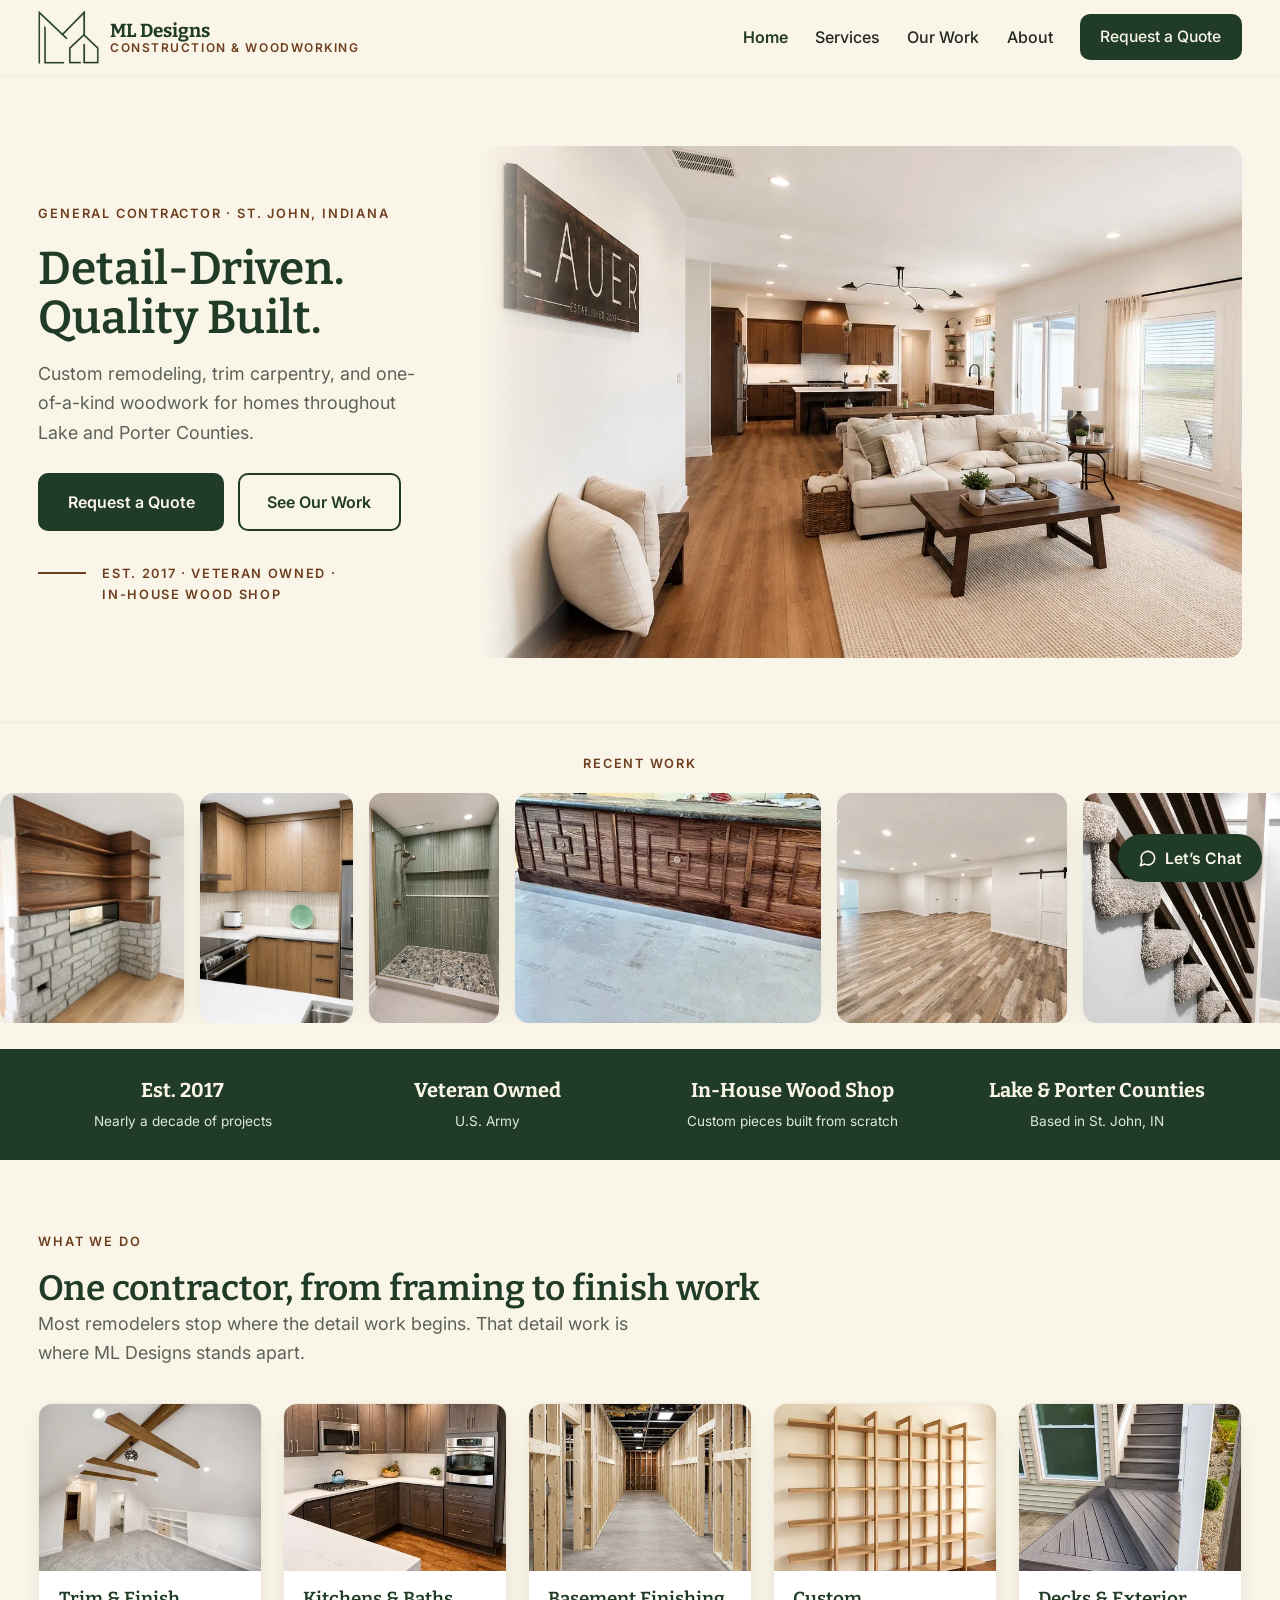
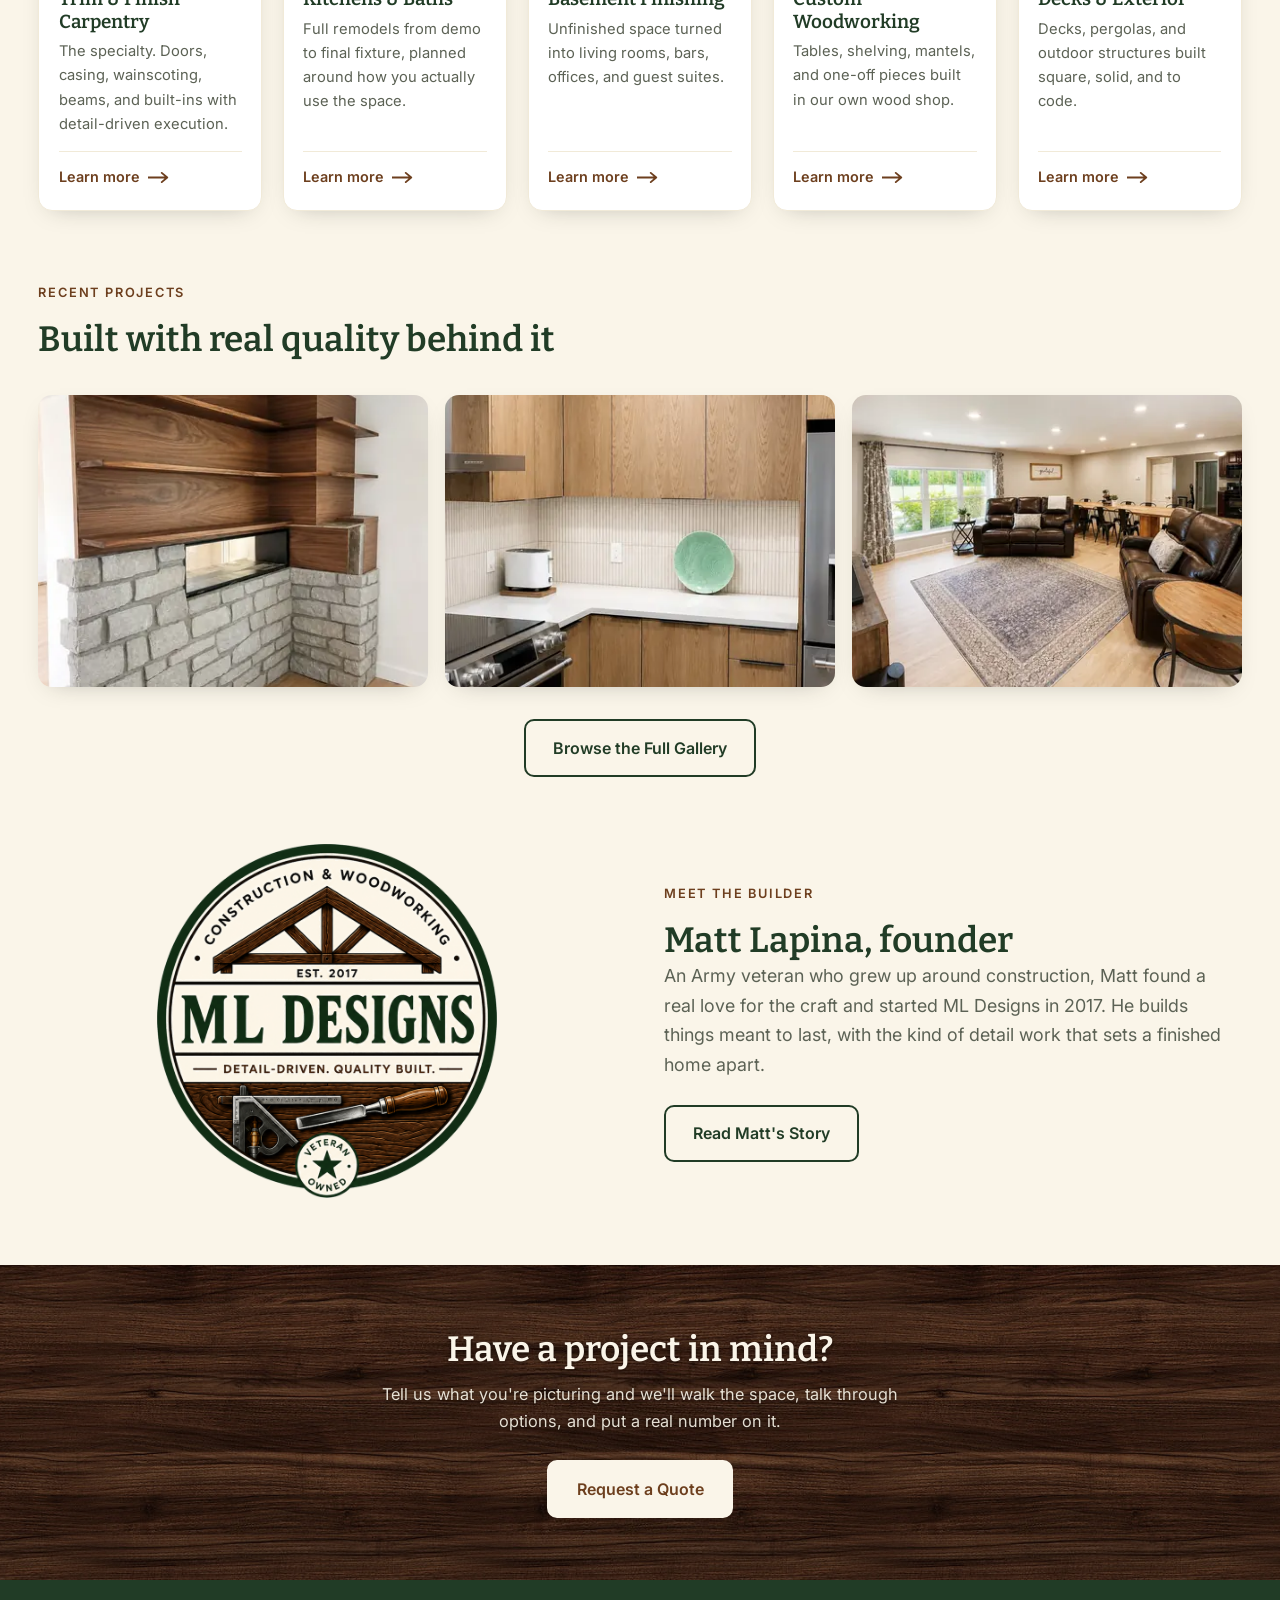
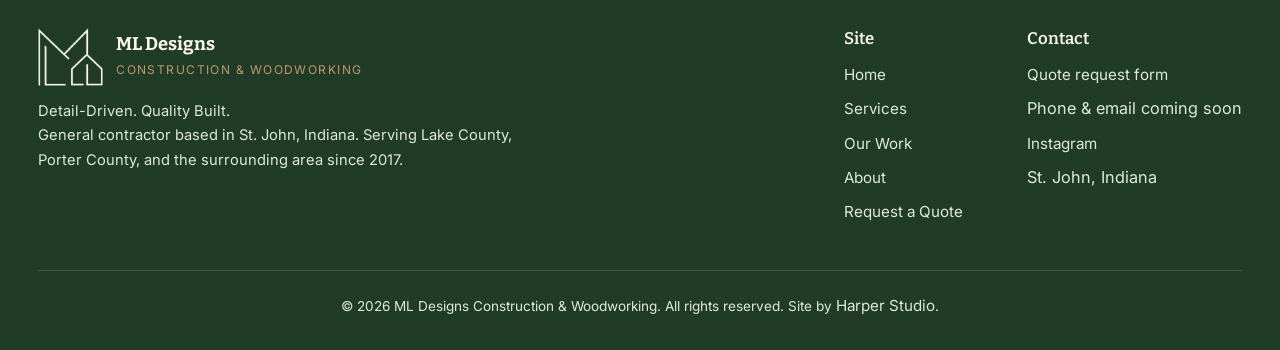
==== commit 6add50b4: "Serve the work photos as responsive WebP: 14.2MB gallery down to 4.3MB desktop, 1.3MB mobile" ====
--- a/index.html
+++ b/index.html
@@ -13,15 +13,15 @@
 <meta property="og:image" content="https://mldesignscw.com/img/brand/logo-badge-web.png">
 <meta property="og:url" content="https://mldesignscw.com/">
 <meta property="og:type" content="website">
-<link rel="icon" type="image/png" sizes="16x16" href="img/brand/favicon-16.png?v=37">
-<link rel="icon" type="image/png" sizes="32x32" href="img/brand/favicon-32.png?v=37">
-<link rel="icon" type="image/png" sizes="48x48" href="img/brand/favicon-48.png?v=37">
-<link rel="icon" href="favicon.ico?v=37" sizes="any">
-<link rel="apple-touch-icon" href="img/brand/apple-touch-icon.png?v=37">
+<link rel="icon" type="image/png" sizes="16x16" href="img/brand/favicon-16.png?v=38">
+<link rel="icon" type="image/png" sizes="32x32" href="img/brand/favicon-32.png?v=38">
+<link rel="icon" type="image/png" sizes="48x48" href="img/brand/favicon-48.png?v=38">
+<link rel="icon" href="favicon.ico?v=38" sizes="any">
+<link rel="apple-touch-icon" href="img/brand/apple-touch-icon.png?v=38">
 <link rel="preconnect" href="https://fonts.googleapis.com">
 <link rel="preconnect" href="https://fonts.gstatic.com" crossorigin>
 <link href="https://fonts.googleapis.com/css2?family=Bitter:wght@500;600;700&family=Inter:wght@400;500;600&display=swap" rel="stylesheet">
-<link rel="stylesheet" href="style.css?v=37">
+<link rel="stylesheet" href="style.css?v=38">
 <script type="application/ld+json">
 {
   "@context": "https://schema.org",
@@ -86,8 +86,8 @@
   <div class="wrap workstrip-label"><span class="eyebrow" style="margin-bottom:0">Recent Work</span></div>
   <div class="workstrip-scroller">
   <div class="workstrip-track">
-    <img class="ws-hero" src="img/photos/hero-work-full.webp" alt="Open living area and kitchen in a completed ML Designs remodel" width="348" height="230">    <img src="img/work/trim-stone-fireplace-shelves.jpg" alt="Stone fireplace with floating walnut shelves" loading="lazy" width="184" height="230"><img src="img/work/kitchen-walnut-cabinets.jpg" alt="Walnut kitchen cabinets with white counters" loading="lazy" width="153" height="230"><img src="img/work/bath-green-glass-tile-shower.jpg" alt="Green glass tile shower with pebble floor" loading="lazy" width="129" height="230"><img src="img/work/wood-paneled-bar-reception.jpg" alt="Custom paneled bar and reception desk" loading="lazy" width="307" height="230"><img src="img/work/interior-great-room-barn-door.jpg" alt="Open living space with barn door and wide-plank flooring" loading="lazy" width="230" height="230"><img src="img/work/trim-stair-railing-balusters.jpg" alt="Stair railing with black metal balusters" loading="lazy" width="230" height="230"><img src="img/work/exterior-pergola-deck.jpg" alt="Cedar pergola over a second-floor deck" loading="lazy" width="230" height="230"><img src="img/work/kitchen-island-seating.jpg" alt="Kitchen island with waterfall edge and seating" loading="lazy" width="153" height="230"><img src="img/work/trim-bonus-room-beams.jpg" alt="Bonus room with exposed beams and built-ins" loading="lazy" width="307" height="230"><img src="img/work/wood-custom-shelving-unit.jpg" alt="Custom built wood shelving unit" loading="lazy" width="184" height="230">
-    <img class="ws-hero" src="img/photos/hero-work-full.webp" alt="" width="348" height="230"><img src="img/work/trim-stone-fireplace-shelves.jpg" alt="" loading="lazy" width="184" height="230"><img src="img/work/kitchen-walnut-cabinets.jpg" alt="" loading="lazy" width="153" height="230"><img src="img/work/bath-green-glass-tile-shower.jpg" alt="" loading="lazy" width="129" height="230"><img src="img/work/wood-paneled-bar-reception.jpg" alt="" loading="lazy" width="307" height="230"><img src="img/work/interior-great-room-barn-door.jpg" alt="" loading="lazy" width="230" height="230"><img src="img/work/trim-stair-railing-balusters.jpg" alt="" loading="lazy" width="230" height="230"><img src="img/work/exterior-pergola-deck.jpg" alt="" loading="lazy" width="230" height="230"><img src="img/work/kitchen-island-seating.jpg" alt="" loading="lazy" width="153" height="230"><img src="img/work/trim-bonus-room-beams.jpg" alt="" loading="lazy" width="307" height="230"><img src="img/work/wood-custom-shelving-unit.jpg" alt="" loading="lazy" width="184" height="230">
+    <img class="ws-hero" src="img/photos/hero-work-full.webp" alt="Open living area and kitchen in a completed ML Designs remodel" width="348" height="230">    <img srcset="img/work/r/trim-stone-fireplace-shelves-400.webp 400w, img/work/r/trim-stone-fireplace-shelves-800.webp 800w" sizes="300px" src="img/work/trim-stone-fireplace-shelves.jpg" alt="Stone fireplace with floating walnut shelves" loading="lazy" width="184" height="230"><img srcset="img/work/r/kitchen-walnut-cabinets-400.webp 400w, img/work/r/kitchen-walnut-cabinets-800.webp 800w" sizes="300px" src="img/work/kitchen-walnut-cabinets.jpg" alt="Walnut kitchen cabinets with white counters" loading="lazy" width="153" height="230"><img srcset="img/work/r/bath-green-glass-tile-shower-400.webp 400w, img/work/r/bath-green-glass-tile-shower-800.webp 800w" sizes="300px" src="img/work/bath-green-glass-tile-shower.jpg" alt="Green glass tile shower with pebble floor" loading="lazy" width="129" height="230"><img srcset="img/work/r/wood-paneled-bar-reception-400.webp 400w, img/work/r/wood-paneled-bar-reception-800.webp 800w" sizes="300px" src="img/work/wood-paneled-bar-reception.jpg" alt="Custom paneled bar and reception desk" loading="lazy" width="307" height="230"><img srcset="img/work/r/interior-great-room-barn-door-400.webp 400w, img/work/r/interior-great-room-barn-door-800.webp 800w" sizes="300px" src="img/work/interior-great-room-barn-door.jpg" alt="Open living space with barn door and wide-plank flooring" loading="lazy" width="230" height="230"><img srcset="img/work/r/trim-stair-railing-balusters-400.webp 400w, img/work/r/trim-stair-railing-balusters-800.webp 800w" sizes="300px" src="img/work/trim-stair-railing-balusters.jpg" alt="Stair railing with black metal balusters" loading="lazy" width="230" height="230"><img srcset="img/work/r/exterior-pergola-deck-400.webp 400w, img/work/r/exterior-pergola-deck-800.webp 800w" sizes="300px" src="img/work/exterior-pergola-deck.jpg" alt="Cedar pergola over a second-floor deck" loading="lazy" width="230" height="230"><img srcset="img/work/r/kitchen-island-seating-400.webp 400w, img/work/r/kitchen-island-seating-800.webp 800w" sizes="300px" src="img/work/kitchen-island-seating.jpg" alt="Kitchen island with waterfall edge and seating" loading="lazy" width="153" height="230"><img srcset="img/work/r/trim-bonus-room-beams-400.webp 400w, img/work/r/trim-bonus-room-beams-800.webp 800w" sizes="300px" src="img/work/trim-bonus-room-beams.jpg" alt="Bonus room with exposed beams and built-ins" loading="lazy" width="307" height="230"><img srcset="img/work/r/wood-custom-shelving-unit-400.webp 400w, img/work/r/wood-custom-shelving-unit-800.webp 800w" sizes="300px" src="img/work/wood-custom-shelving-unit.jpg" alt="Custom built wood shelving unit" loading="lazy" width="184" height="230">
+    <img class="ws-hero" src="img/photos/hero-work-full.webp" alt="" width="348" height="230"><img srcset="img/work/r/trim-stone-fireplace-shelves-400.webp 400w, img/work/r/trim-stone-fireplace-shelves-800.webp 800w" sizes="300px" src="img/work/trim-stone-fireplace-shelves.jpg" alt="" loading="lazy" width="184" height="230"><img srcset="img/work/r/kitchen-walnut-cabinets-400.webp 400w, img/work/r/kitchen-walnut-cabinets-800.webp 800w" sizes="300px" src="img/work/kitchen-walnut-cabinets.jpg" alt="" loading="lazy" width="153" height="230"><img srcset="img/work/r/bath-green-glass-tile-shower-400.webp 400w, img/work/r/bath-green-glass-tile-shower-800.webp 800w" sizes="300px" src="img/work/bath-green-glass-tile-shower.jpg" alt="" loading="lazy" width="129" height="230"><img srcset="img/work/r/wood-paneled-bar-reception-400.webp 400w, img/work/r/wood-paneled-bar-reception-800.webp 800w" sizes="300px" src="img/work/wood-paneled-bar-reception.jpg" alt="" loading="lazy" width="307" height="230"><img srcset="img/work/r/interior-great-room-barn-door-400.webp 400w, img/work/r/interior-great-room-barn-door-800.webp 800w" sizes="300px" src="img/work/interior-great-room-barn-door.jpg" alt="" loading="lazy" width="230" height="230"><img srcset="img/work/r/trim-stair-railing-balusters-400.webp 400w, img/work/r/trim-stair-railing-balusters-800.webp 800w" sizes="300px" src="img/work/trim-stair-railing-balusters.jpg" alt="" loading="lazy" width="230" height="230"><img srcset="img/work/r/exterior-pergola-deck-400.webp 400w, img/work/r/exterior-pergola-deck-800.webp 800w" sizes="300px" src="img/work/exterior-pergola-deck.jpg" alt="" loading="lazy" width="230" height="230"><img srcset="img/work/r/kitchen-island-seating-400.webp 400w, img/work/r/kitchen-island-seating-800.webp 800w" sizes="300px" src="img/work/kitchen-island-seating.jpg" alt="" loading="lazy" width="153" height="230"><img srcset="img/work/r/trim-bonus-room-beams-400.webp 400w, img/work/r/trim-bonus-room-beams-800.webp 800w" sizes="300px" src="img/work/trim-bonus-room-beams.jpg" alt="" loading="lazy" width="307" height="230"><img srcset="img/work/r/wood-custom-shelving-unit-400.webp 400w, img/work/r/wood-custom-shelving-unit-800.webp 800w" sizes="300px" src="img/work/wood-custom-shelving-unit.jpg" alt="" loading="lazy" width="184" height="230">
   </div>
   </div>
 </div>
@@ -110,7 +110,7 @@
     </div>
     <div class="grid">
       <a class="card reveal" href="services.html#trim">
-        <img src="img/work/trim-bonus-room-beams.jpg" alt="Bonus room with exposed beams and built-ins" width="1448" height="1086" loading="lazy">
+        <img srcset="img/work/r/trim-bonus-room-beams-400.webp 400w, img/work/r/trim-bonus-room-beams-800.webp 800w" sizes="300px" src="img/work/trim-bonus-room-beams.jpg" alt="Bonus room with exposed beams and built-ins" width="1448" height="1086" loading="lazy">
         <div class="pad">
           <h3>Trim &amp; Finish Carpentry</h3>
           <p>The specialty. Doors, casing, wainscoting, beams, and built-ins with detail-driven execution.</p>
@@ -118,7 +118,7 @@
         </div>
       </a>
       <a class="card reveal" href="services.html#kitchens">
-        <img src="img/work/kitchen-dark-cabinets-quartz.jpg" alt="Kitchen with dark cabinetry and quartz island" width="1024" height="1536" loading="lazy">
+        <img srcset="img/work/r/kitchen-dark-cabinets-quartz-400.webp 400w, img/work/r/kitchen-dark-cabinets-quartz-800.webp 800w" sizes="300px" src="img/work/kitchen-dark-cabinets-quartz.jpg" alt="Kitchen with dark cabinetry and quartz island" width="1024" height="1536" loading="lazy">
         <div class="pad">
           <h3>Kitchens &amp; Baths</h3>
           <p>Full remodels from demo to final fixture, planned around how you actually use the space.</p>
@@ -126,7 +126,7 @@
         </div>
       </a>
       <a class="card reveal" href="services.html#basements">
-        <img src="img/work/framing-basement-framing.jpg" alt="Basement framing in progress" width="1254" height="1254" loading="lazy">
+        <img srcset="img/work/r/framing-basement-framing-400.webp 400w, img/work/r/framing-basement-framing-800.webp 800w" sizes="300px" src="img/work/framing-basement-framing.jpg" alt="Basement framing in progress" width="1254" height="1254" loading="lazy">
         <div class="pad">
           <h3>Basement Finishing</h3>
           <p>Unfinished space turned into living rooms, bars, offices, and guest suites.</p>
@@ -134,7 +134,7 @@
         </div>
       </a>
       <a class="card reveal" href="services.html#woodworking">
-        <img src="img/work/wood-custom-shelving-unit.jpg" alt="Custom built wood shelving unit" width="1122" height="1402" loading="lazy">
+        <img srcset="img/work/r/wood-custom-shelving-unit-400.webp 400w, img/work/r/wood-custom-shelving-unit-800.webp 800w" sizes="300px" src="img/work/wood-custom-shelving-unit.jpg" alt="Custom built wood shelving unit" width="1122" height="1402" loading="lazy">
         <div class="pad">
           <h3>Custom Woodworking</h3>
           <p>Tables, shelving, mantels, and one-off pieces built in our own wood shop.</p>
@@ -142,7 +142,7 @@
         </div>
       </a>
       <a class="card reveal" href="services.html#exterior">
-        <img src="img/work/exterior-deck-stairs.jpg" alt="Composite deck stairs with mitered decking" width="1254" height="1254" loading="lazy">
+        <img srcset="img/work/r/exterior-deck-stairs-400.webp 400w, img/work/r/exterior-deck-stairs-800.webp 800w" sizes="300px" src="img/work/exterior-deck-stairs.jpg" alt="Composite deck stairs with mitered decking" width="1254" height="1254" loading="lazy">
         <div class="pad">
           <h3>Decks &amp; Exterior</h3>
           <p>Decks, pergolas, and outdoor structures built square, solid, and to code.</p>
@@ -160,9 +160,9 @@
       <h2>Built with real quality behind it</h2>
     </div>
     <div class="feat reveal">
-      <figure><img src="img/work/trim-stone-fireplace-shelves.jpg" alt="Stone fireplace with floating walnut shelves" width="1122" height="1402" loading="lazy"></figure>
-      <figure><img src="img/work/kitchen-walnut-cabinets.jpg" alt="Walnut kitchen cabinets with white counters" width="1024" height="1536" loading="lazy"></figure>
-      <figure><img src="img/work/interior-open-living-dining.jpg" alt="Open living and dining area with custom table" width="1254" height="1254" loading="lazy"></figure>
+      <figure><img srcset="img/work/r/trim-stone-fireplace-shelves-400.webp 400w, img/work/r/trim-stone-fireplace-shelves-800.webp 800w" sizes="300px" src="img/work/trim-stone-fireplace-shelves.jpg" alt="Stone fireplace with floating walnut shelves" width="1122" height="1402" loading="lazy"></figure>
+      <figure><img srcset="img/work/r/kitchen-walnut-cabinets-400.webp 400w, img/work/r/kitchen-walnut-cabinets-800.webp 800w" sizes="300px" src="img/work/kitchen-walnut-cabinets.jpg" alt="Walnut kitchen cabinets with white counters" width="1024" height="1536" loading="lazy"></figure>
+      <figure><img srcset="img/work/r/interior-open-living-dining-400.webp 400w, img/work/r/interior-open-living-dining-800.webp 800w" sizes="300px" src="img/work/interior-open-living-dining.jpg" alt="Open living and dining area with custom table" width="1254" height="1254" loading="lazy"></figure>
     </div>
     <div style="text-align:center;margin-top:2rem" class="reveal">
       <a class="btn btn-ghost" href="work.html">Browse the Full Gallery</a>
@@ -231,6 +231,6 @@
   <img alt="">
 </div>
 
-<script src="main.js?v=37"></script>
+<script src="main.js?v=38"></script>
 </body>
 </html>
--- a/style.css
+++ b/style.css
@@ -107,15 +107,21 @@
 
 /* Value cards & icons */
 /* Once the white cards went, this section had no edges and ran straight into
-   the ones above and below it. A full-bleed tint gives it a clear boundary.
-   Green mist rather than cream deep: the tan sits so close to the page that it
-   read as muddy, where the cooler tone registers as a deliberate band. */
-.band-soft{background:var(--green-mist);padding-block:3.8rem}
+   the ones above and below it. It now takes the footer's green, so the page
+   has one dark tone rather than a second, lighter one invented for it.
+   Everything inside has to invert: the footer's own pairings are reused so the
+   two blocks read as the same material. */
+.band-soft{background:var(--green);padding-block:3.8rem}
+.band-soft .eyebrow{color:#c9a37c}
+.band-soft h2{color:var(--cream)}
+.band-soft .val h3{color:var(--cream)}
+.band-soft .val p{color:var(--green-soft)}
+.band-soft .val .icon-tile{color:#c9a37c}
 .vals{display:grid;grid-template-columns:repeat(4,1fr);gap:0;margin-top:2.2rem}
 /* Columns separated by a hairline rather than boxed as cards, so the four read
    as one row of promises. The icon sits plain, at the weight of the rules
    around it, instead of in a filled tile. */
-.val{padding:0 1.6rem;border-left:1px solid #dbe4d5}
+.val{padding:0 1.6rem;border-left:1px solid rgba(250,245,233,.2)}
 .val:first-child{padding-left:0;border-left:0}
 .val .icon-tile{width:26px;height:26px;border-radius:0;background:none;
   color:var(--brown);margin-bottom:.85rem}
